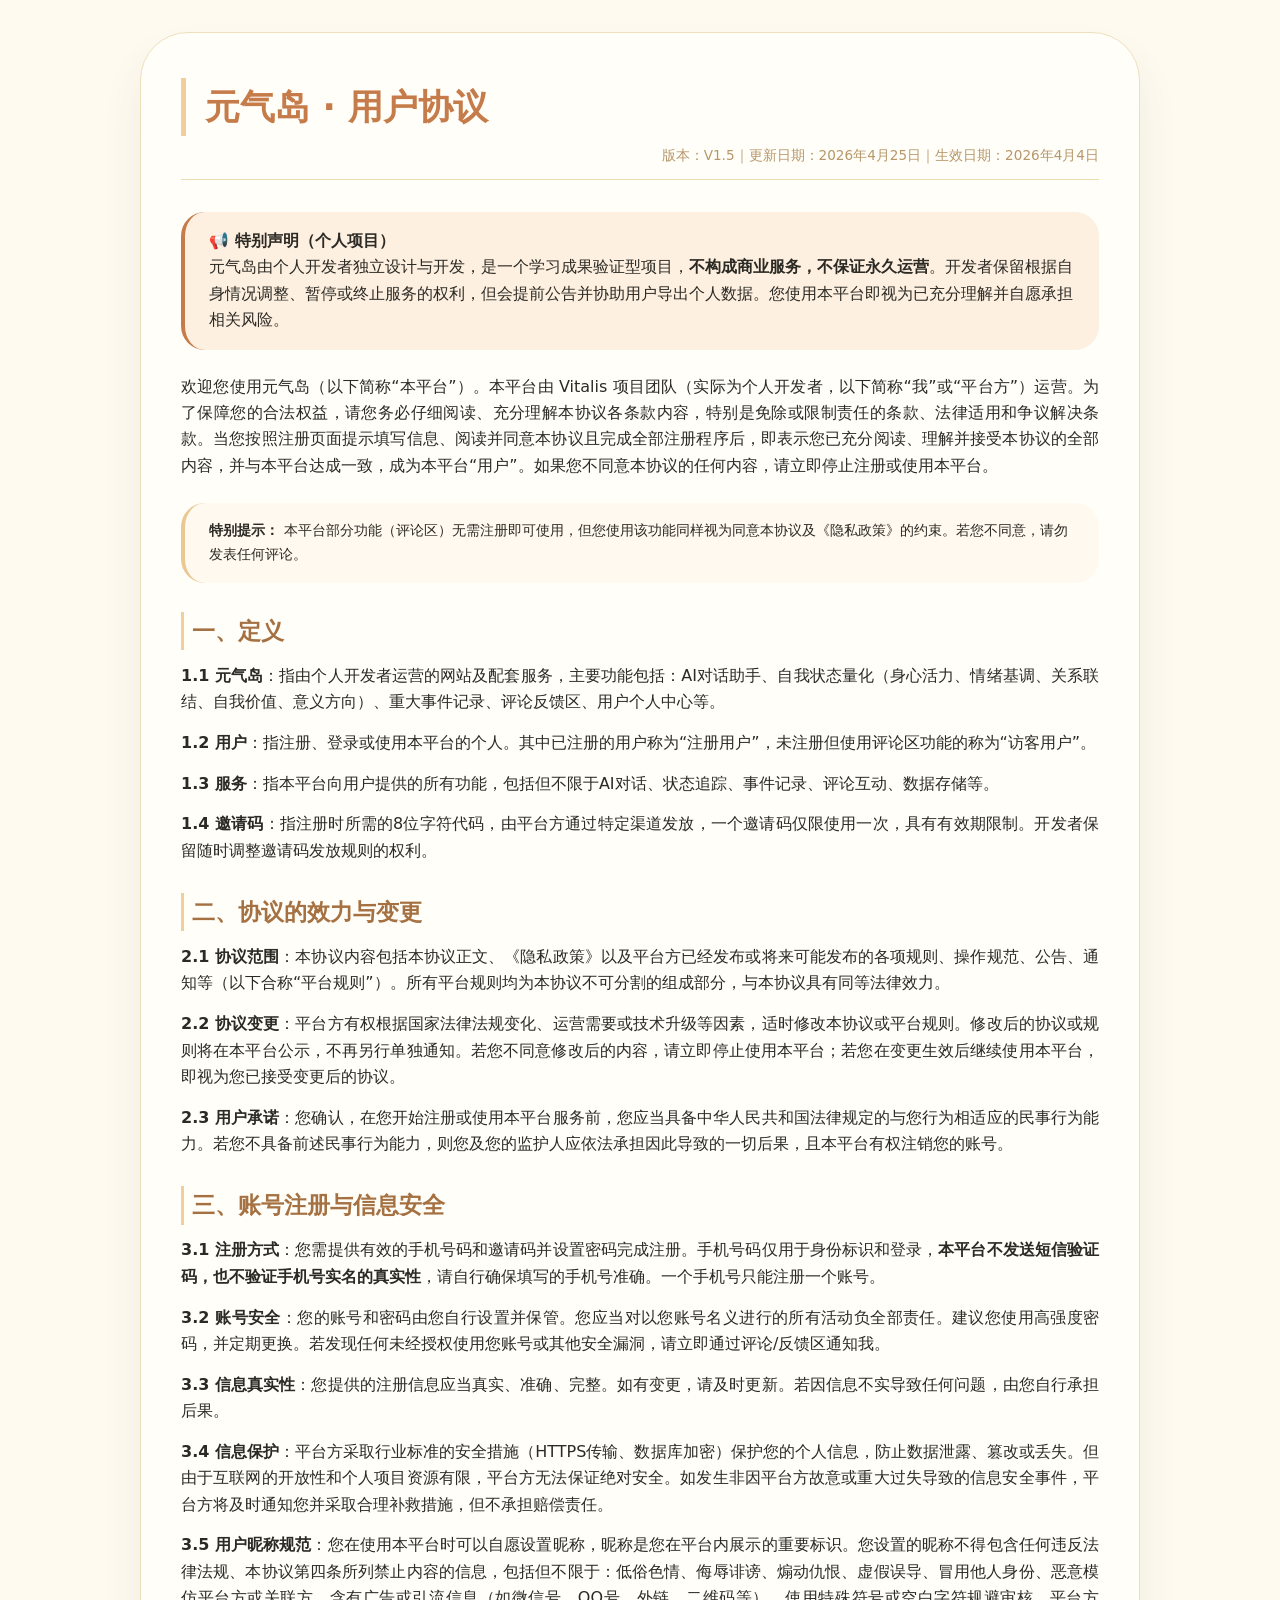
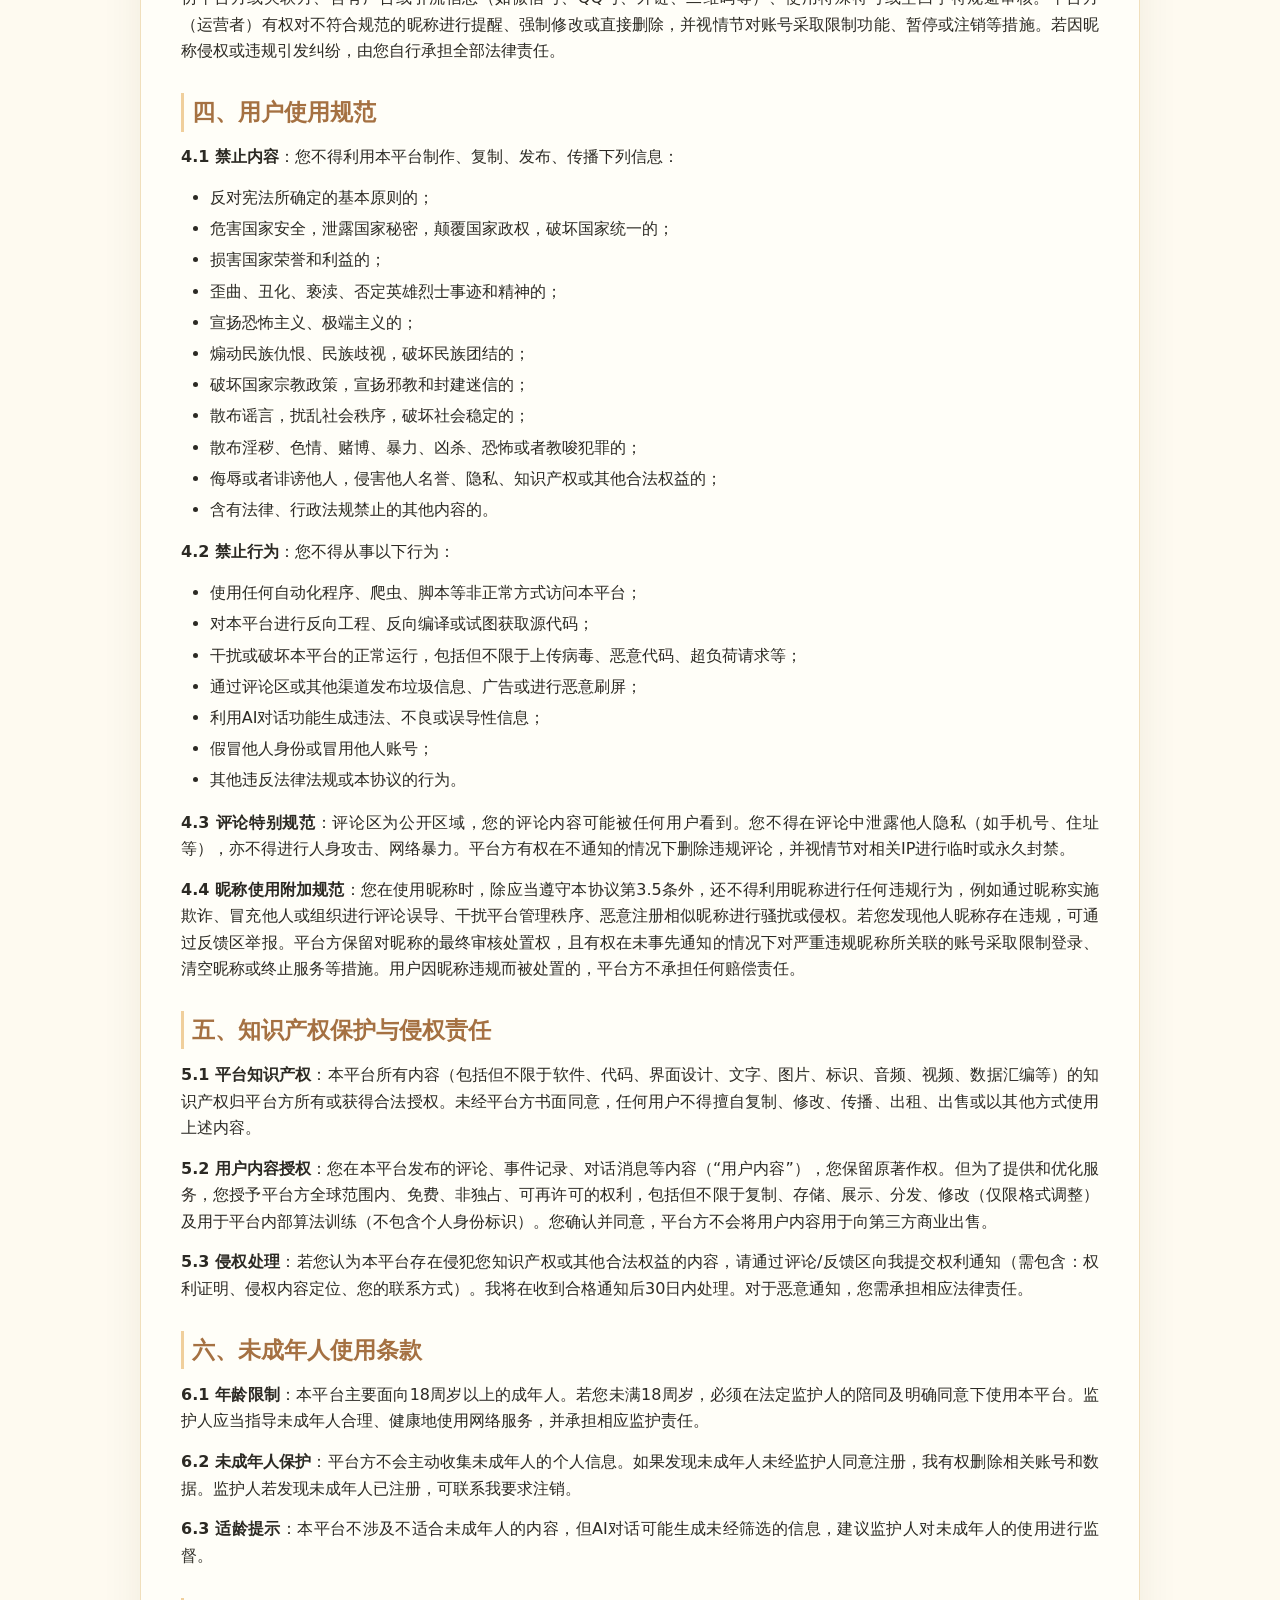
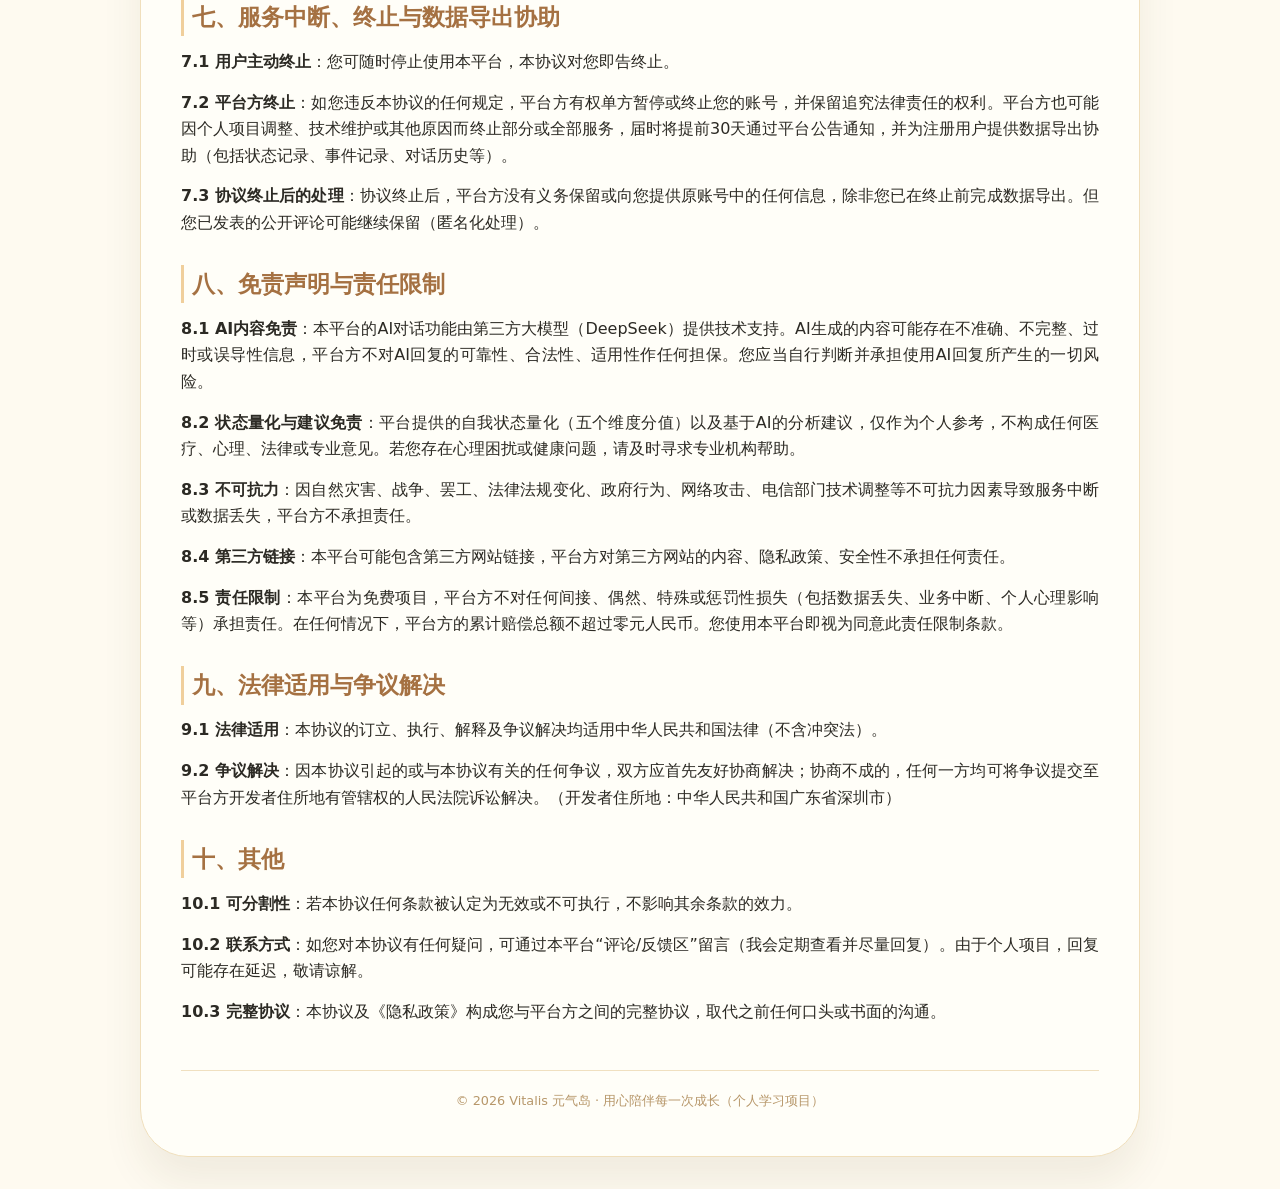
==== HTML/user_agreement.html @ 64d7a7f6 "4.27-Vitalis初始项目备份" ====
<!-- HTML\user_agreement.html -->
<!DOCTYPE html>
<html lang="zh-CN">
<head>
  <meta charset="UTF-8">
  <meta name="viewport" content="width=device-width, initial-scale=1.0">
  <title>用户协议 · 元气岛</title>
  <link rel="shortcut icon" href="/HTML/favicon_webtest.ico" type="image/x-icon">
  <style>
    * {
      margin: 0;
      padding: 0;
      box-sizing: border-box;
    }
    body {
      background: #fefaf0;
      font-family: system-ui, -apple-system, 'Segoe UI', 'Noto Sans', sans-serif;
      line-height: 1.65;
      color: #2c2a24;
      padding: 2rem 1rem;
    }
    .container {
      max-width: 1000px;
      margin: 0 auto;
      background: #fffef8;
      border-radius: 48px;
      padding: 2.8rem 2.5rem;
      box-shadow: 0 25px 40px rgba(80, 60, 30, 0.08);
      border: 1px solid #f0dfbc;
    }
    h1 {
      font-size: 2.2rem;
      color: #c67c4a;
      border-left: 5px solid #f0cf9c;
      padding-left: 1.2rem;
      margin-bottom: 0.5rem;
    }
    .update-date {
      text-align: right;
      color: #b7976a;
      font-size: 0.85rem;
      margin-bottom: 2rem;
      border-bottom: 1px solid #eedcae;
      padding-bottom: 0.8rem;
    }
    h2 {
      font-size: 1.45rem;
      color: #a57142;
      margin: 1.8rem 0 0.8rem 0;
      padding-left: 0.5rem;
      border-left: 3px solid #f0cf9c;
    }
    h3 {
      font-size: 1.2rem;
      color: #b8865a;
      margin: 1.2rem 0 0.5rem 0;
    }
    p {
      margin-bottom: 0.9rem;
      text-align: justify;
    }
    ul, ol {
      margin: 0.6rem 0 1rem 1.8rem;
    }
    li {
      margin: 0.3rem 0;
    }
    .highlight {
      background: #fff2e0;
      padding: 0.2rem 0.4rem;
      border-radius: 12px;
      font-size: 0.9rem;
    }
    .note-box {
      background: #fff9ef;
      border-left: 4px solid #e9c891;
      padding: 1rem 1.5rem;
      border-radius: 24px;
      margin: 1.5rem 0;
      font-size: 0.9rem;
    }
    .personal-note {
      background: #fef0e0;
      border-left: 4px solid #c67c4a;
      padding: 1rem 1.5rem;
      border-radius: 24px;
      margin: 1.5rem 0;
      font-weight: 500;
    }
    footer {
      margin-top: 2.8rem;
      padding-top: 1.2rem;
      text-align: center;
      font-size: 0.8rem;
      color: #b7976a;
      border-top: 1px solid #f0e0c0;
    }
    a {
      color: #c67c4a;
      text-decoration: none;
    }
    a:hover {
      text-decoration: underline;
    }
    @media (max-width: 650px) {
      .container { padding: 1.8rem; }
      h1 { font-size: 1.8rem; }
      h2 { font-size: 1.25rem; }
    }
  </style>
</head>
<body>
<div class="container">
  <h1>元气岛 · 用户协议</h1>
  <div class="update-date">版本：V1.5｜更新日期：2026年4月25日｜生效日期：2026年4月4日</div>

  <div class="personal-note">
    <strong>📢 特别声明（个人项目）</strong><br>
    元气岛由个人开发者独立设计与开发，是一个学习成果验证型项目，<strong>不构成商业服务，不保证永久运营</strong>。开发者保留根据自身情况调整、暂停或终止服务的权利，但会提前公告并协助用户导出个人数据。您使用本平台即视为已充分理解并自愿承担相关风险。
  </div>

  <p>欢迎您使用元气岛（以下简称“本平台”）。本平台由 Vitalis 项目团队（实际为个人开发者，以下简称“我”或“平台方”）运营。为了保障您的合法权益，请您务必仔细阅读、充分理解本协议各条款内容，特别是免除或限制责任的条款、法律适用和争议解决条款。当您按照注册页面提示填写信息、阅读并同意本协议且完成全部注册程序后，即表示您已充分阅读、理解并接受本协议的全部内容，并与本平台达成一致，成为本平台“用户”。如果您不同意本协议的任何内容，请立即停止注册或使用本平台。</p>

  <div class="note-box">
    <strong>特别提示：</strong> 本平台部分功能（评论区）无需注册即可使用，但您使用该功能同样视为同意本协议及《隐私政策》的约束。若您不同意，请勿发表任何评论。
  </div>

  <h2>一、定义</h2>
  <p><strong>1.1 元气岛</strong>：指由个人开发者运营的网站及配套服务，主要功能包括：AI对话助手、自我状态量化（身心活力、情绪基调、关系联结、自我价值、意义方向）、重大事件记录、评论反馈区、用户个人中心等。</p>
  <p><strong>1.2 用户</strong>：指注册、登录或使用本平台的个人。其中已注册的用户称为“注册用户”，未注册但使用评论区功能的称为“访客用户”。</p>
  <p><strong>1.3 服务</strong>：指本平台向用户提供的所有功能，包括但不限于AI对话、状态追踪、事件记录、评论互动、数据存储等。</p>
  <p><strong>1.4 邀请码</strong>：指注册时所需的8位字符代码，由平台方通过特定渠道发放，一个邀请码仅限使用一次，具有有效期限制。开发者保留随时调整邀请码发放规则的权利。</p>

  <h2>二、协议的效力与变更</h2>
  <p><strong>2.1 协议范围</strong>：本协议内容包括本协议正文、《隐私政策》以及平台方已经发布或将来可能发布的各项规则、操作规范、公告、通知等（以下合称“平台规则”）。所有平台规则均为本协议不可分割的组成部分，与本协议具有同等法律效力。</p>
  <p><strong>2.2 协议变更</strong>：平台方有权根据国家法律法规变化、运营需要或技术升级等因素，适时修改本协议或平台规则。修改后的协议或规则将在本平台公示，不再另行单独通知。若您不同意修改后的内容，请立即停止使用本平台；若您在变更生效后继续使用本平台，即视为您已接受变更后的协议。</p>
  <p><strong>2.3 用户承诺</strong>：您确认，在您开始注册或使用本平台服务前，您应当具备中华人民共和国法律规定的与您行为相适应的民事行为能力。若您不具备前述民事行为能力，则您及您的监护人应依法承担因此导致的一切后果，且本平台有权注销您的账号。</p>

  <h2>三、账号注册与信息安全</h2>
  <p><strong>3.1 注册方式</strong>：您需提供有效的手机号码和邀请码并设置密码完成注册。手机号码仅用于身份标识和登录，<strong>本平台不发送短信验证码，也不验证手机号实名的真实性</strong>，请自行确保填写的手机号准确。一个手机号只能注册一个账号。</p>
  <p><strong>3.2 账号安全</strong>：您的账号和密码由您自行设置并保管。您应当对以您账号名义进行的所有活动负全部责任。建议您使用高强度密码，并定期更换。若发现任何未经授权使用您账号或其他安全漏洞，请立即通过评论/反馈区通知我。</p>
  <p><strong>3.3 信息真实性</strong>：您提供的注册信息应当真实、准确、完整。如有变更，请及时更新。若因信息不实导致任何问题，由您自行承担后果。</p>
  <p><strong>3.4 信息保护</strong>：平台方采取行业标准的安全措施（HTTPS传输、数据库加密）保护您的个人信息，防止数据泄露、篡改或丢失。但由于互联网的开放性和个人项目资源有限，平台方无法保证绝对安全。如发生非因平台方故意或重大过失导致的信息安全事件，平台方将及时通知您并采取合理补救措施，但不承担赔偿责任。</p>
  <p><strong>3.5 用户昵称规范</strong>：您在使用本平台时可以自愿设置昵称，昵称是您在平台内展示的重要标识。您设置的昵称不得包含任何违反法律法规、本协议第四条所列禁止内容的信息，包括但不限于：低俗色情、侮辱诽谤、煽动仇恨、虚假误导、冒用他人身份、恶意模仿平台方或关联方、含有广告或引流信息（如微信号、QQ号、外链、二维码等）、使用特殊符号或空白字符规避审核。平台方（运营者）有权对不符合规范的昵称进行提醒、强制修改或直接删除，并视情节对账号采取限制功能、暂停或注销等措施。若因昵称侵权或违规引发纠纷，由您自行承担全部法律责任。</p>

  <h2>四、用户使用规范</h2>
  <p><strong>4.1 禁止内容</strong>：您不得利用本平台制作、复制、发布、传播下列信息：</p>
  <ul>
    <li>反对宪法所确定的基本原则的；</li>
    <li>危害国家安全，泄露国家秘密，颠覆国家政权，破坏国家统一的；</li>
    <li>损害国家荣誉和利益的；</li>
    <li>歪曲、丑化、亵渎、否定英雄烈士事迹和精神的；</li>
    <li>宣扬恐怖主义、极端主义的；</li>
    <li>煽动民族仇恨、民族歧视，破坏民族团结的；</li>
    <li>破坏国家宗教政策，宣扬邪教和封建迷信的；</li>
    <li>散布谣言，扰乱社会秩序，破坏社会稳定的；</li>
    <li>散布淫秽、色情、赌博、暴力、凶杀、恐怖或者教唆犯罪的；</li>
    <li>侮辱或者诽谤他人，侵害他人名誉、隐私、知识产权或其他合法权益的；</li>
    <li>含有法律、行政法规禁止的其他内容的。</li>
  </ul>
  <p><strong>4.2 禁止行为</strong>：您不得从事以下行为：</p>
  <ul>
    <li>使用任何自动化程序、爬虫、脚本等非正常方式访问本平台；</li>
    <li>对本平台进行反向工程、反向编译或试图获取源代码；</li>
    <li>干扰或破坏本平台的正常运行，包括但不限于上传病毒、恶意代码、超负荷请求等；</li>
    <li>通过评论区或其他渠道发布垃圾信息、广告或进行恶意刷屏；</li>
    <li>利用AI对话功能生成违法、不良或误导性信息；</li>
    <li>假冒他人身份或冒用他人账号；</li>
    <li>其他违反法律法规或本协议的行为。</li>
  </ul>
  <p><strong>4.3 评论特别规范</strong>：评论区为公开区域，您的评论内容可能被任何用户看到。您不得在评论中泄露他人隐私（如手机号、住址等），亦不得进行人身攻击、网络暴力。平台方有权在不通知的情况下删除违规评论，并视情节对相关IP进行临时或永久封禁。</p>
  <p><strong>4.4 昵称使用附加规范</strong>：您在使用昵称时，除应当遵守本协议第3.5条外，还不得利用昵称进行任何违规行为，例如通过昵称实施欺诈、冒充他人或组织进行评论误导、干扰平台管理秩序、恶意注册相似昵称进行骚扰或侵权。若您发现他人昵称存在违规，可通过反馈区举报。平台方保留对昵称的最终审核处置权，且有权在未事先通知的情况下对严重违规昵称所关联的账号采取限制登录、清空昵称或终止服务等措施。用户因昵称违规而被处置的，平台方不承担任何赔偿责任。</p>

  <h2>五、知识产权保护与侵权责任</h2>
  <p><strong>5.1 平台知识产权</strong>：本平台所有内容（包括但不限于软件、代码、界面设计、文字、图片、标识、音频、视频、数据汇编等）的知识产权归平台方所有或获得合法授权。未经平台方书面同意，任何用户不得擅自复制、修改、传播、出租、出售或以其他方式使用上述内容。</p>
  <p><strong>5.2 用户内容授权</strong>：您在本平台发布的评论、事件记录、对话消息等内容（“用户内容”），您保留原著作权。但为了提供和优化服务，您授予平台方全球范围内、免费、非独占、可再许可的权利，包括但不限于复制、存储、展示、分发、修改（仅限格式调整）及用于平台内部算法训练（不包含个人身份标识）。您确认并同意，平台方不会将用户内容用于向第三方商业出售。</p>
  <p><strong>5.3 侵权处理</strong>：若您认为本平台存在侵犯您知识产权或其他合法权益的内容，请通过评论/反馈区向我提交权利通知（需包含：权利证明、侵权内容定位、您的联系方式）。我将在收到合格通知后30日内处理。对于恶意通知，您需承担相应法律责任。</p>

  <h2>六、未成年人使用条款</h2>
  <p><strong>6.1 年龄限制</strong>：本平台主要面向18周岁以上的成年人。若您未满18周岁，必须在法定监护人的陪同及明确同意下使用本平台。监护人应当指导未成年人合理、健康地使用网络服务，并承担相应监护责任。</p>
  <p><strong>6.2 未成年人保护</strong>：平台方不会主动收集未成年人的个人信息。如果发现未成年人未经监护人同意注册，我有权删除相关账号和数据。监护人若发现未成年人已注册，可联系我要求注销。</p>
  <p><strong>6.3 适龄提示</strong>：本平台不涉及不适合未成年人的内容，但AI对话可能生成未经筛选的信息，建议监护人对未成年人的使用进行监督。</p>

  <h2>七、服务中断、终止与数据导出协助</h2>
  <p><strong>7.1 用户主动终止</strong>：您可随时停止使用本平台，本协议对您即告终止。</p>
  <p><strong>7.2 平台方终止</strong>：如您违反本协议的任何规定，平台方有权单方暂停或终止您的账号，并保留追究法律责任的权利。平台方也可能因个人项目调整、技术维护或其他原因而终止部分或全部服务，届时将提前30天通过平台公告通知，并为注册用户提供数据导出协助（包括状态记录、事件记录、对话历史等）。</p>
  <p><strong>7.3 协议终止后的处理</strong>：协议终止后，平台方没有义务保留或向您提供原账号中的任何信息，除非您已在终止前完成数据导出。但您已发表的公开评论可能继续保留（匿名化处理）。</p>

  <h2>八、免责声明与责任限制</h2>
  <p><strong>8.1 AI内容免责</strong>：本平台的AI对话功能由第三方大模型（DeepSeek）提供技术支持。AI生成的内容可能存在不准确、不完整、过时或误导性信息，平台方不对AI回复的可靠性、合法性、适用性作任何担保。您应当自行判断并承担使用AI回复所产生的一切风险。</p>
  <p><strong>8.2 状态量化与建议免责</strong>：平台提供的自我状态量化（五个维度分值）以及基于AI的分析建议，仅作为个人参考，不构成任何医疗、心理、法律或专业意见。若您存在心理困扰或健康问题，请及时寻求专业机构帮助。</p>
  <p><strong>8.3 不可抗力</strong>：因自然灾害、战争、罢工、法律法规变化、政府行为、网络攻击、电信部门技术调整等不可抗力因素导致服务中断或数据丢失，平台方不承担责任。</p>
  <p><strong>8.4 第三方链接</strong>：本平台可能包含第三方网站链接，平台方对第三方网站的内容、隐私政策、安全性不承担任何责任。</p>
  <p><strong>8.5 责任限制</strong>：本平台为免费项目，平台方不对任何间接、偶然、特殊或惩罚性损失（包括数据丢失、业务中断、个人心理影响等）承担责任。在任何情况下，平台方的累计赔偿总额不超过零元人民币。您使用本平台即视为同意此责任限制条款。</p>

  <h2>九、法律适用与争议解决</h2>
  <p><strong>9.1 法律适用</strong>：本协议的订立、执行、解释及争议解决均适用中华人民共和国法律（不含冲突法）。</p>
  <p><strong>9.2 争议解决</strong>：因本协议引起的或与本协议有关的任何争议，双方应首先友好协商解决；协商不成的，任何一方均可将争议提交至平台方开发者住所地有管辖权的人民法院诉讼解决。（开发者住所地：中华人民共和国广东省深圳市）</p>

  <h2>十、其他</h2>
  <p><strong>10.1 可分割性</strong>：若本协议任何条款被认定为无效或不可执行，不影响其余条款的效力。</p>
  <p><strong>10.2 联系方式</strong>：如您对本协议有任何疑问，可通过本平台“评论/反馈区”留言（我会定期查看并尽量回复）。由于个人项目，回复可能存在延迟，敬请谅解。</p>
  <p><strong>10.3 完整协议</strong>：本协议及《隐私政策》构成您与平台方之间的完整协议，取代之前任何口头或书面的沟通。</p>

  <footer>© 2026 Vitalis 元气岛 · 用心陪伴每一次成长（个人学习项目）</footer>
</div>
</body>
</html>
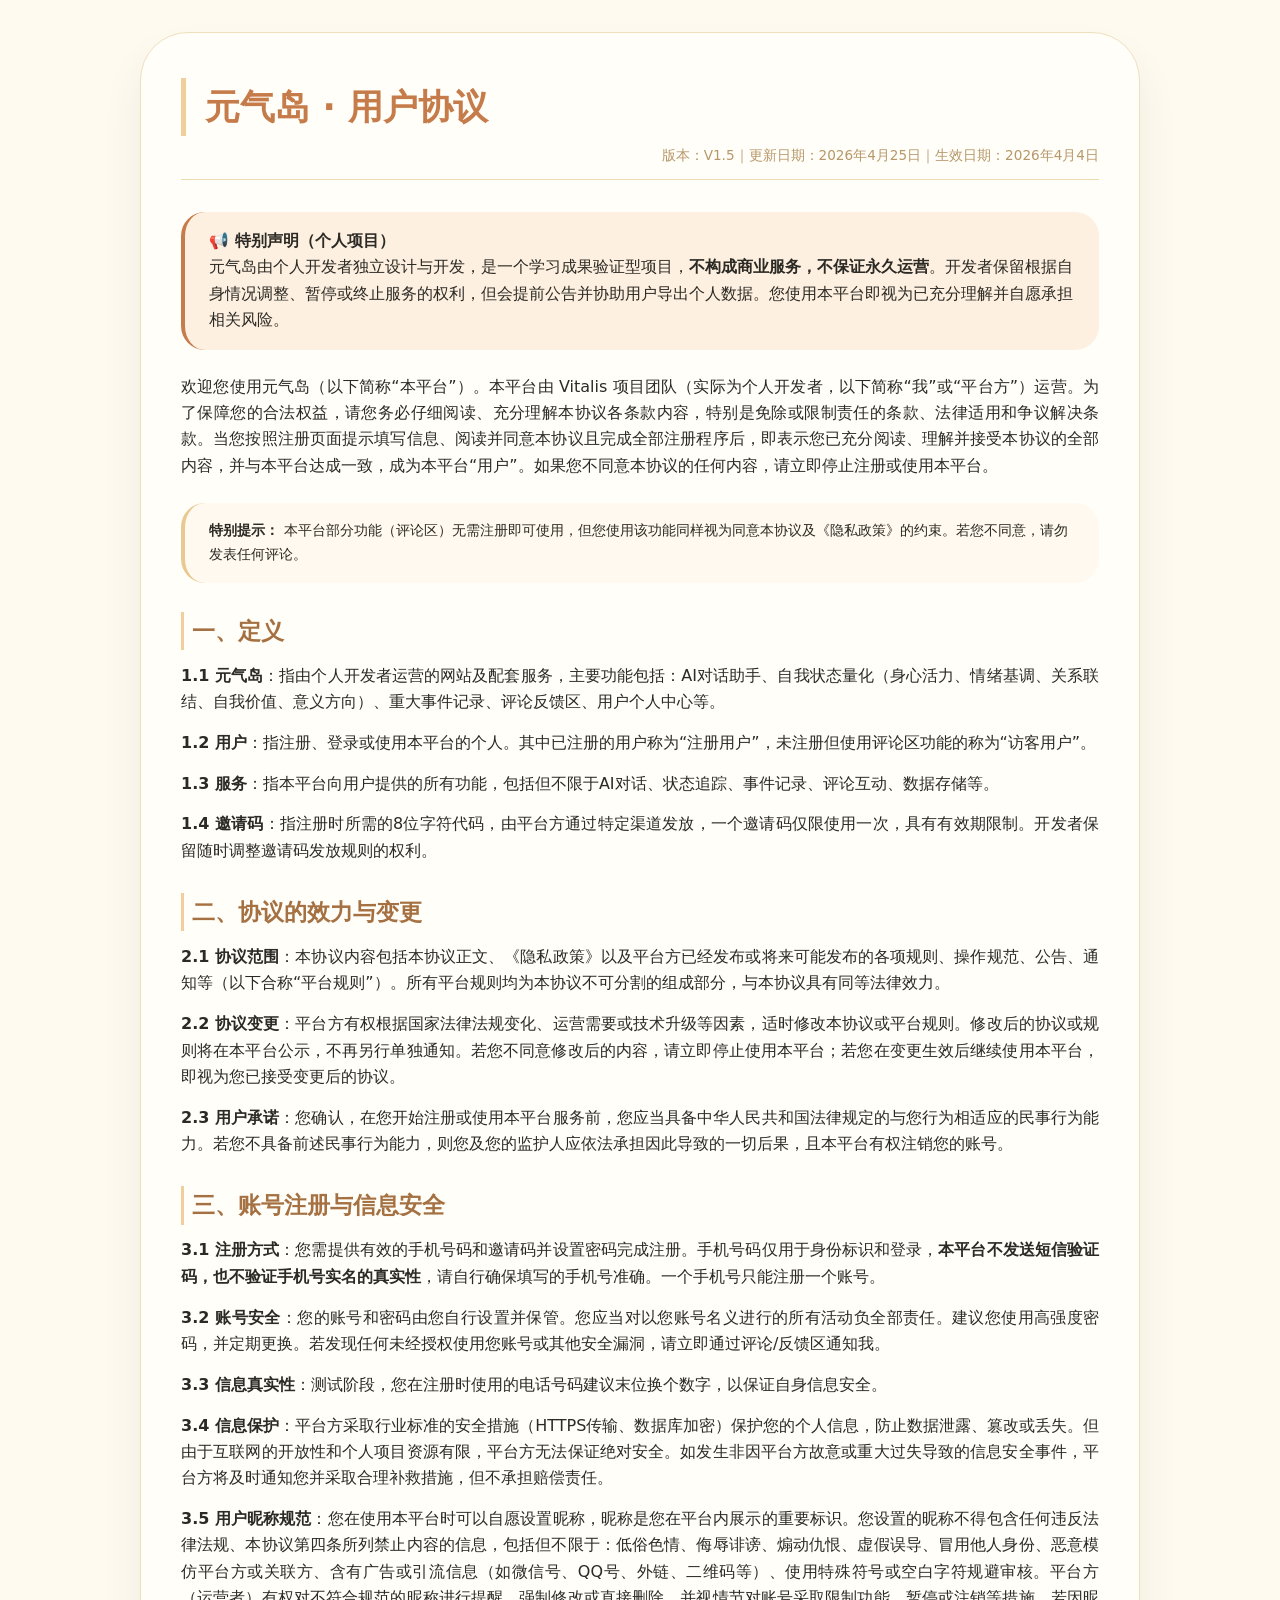
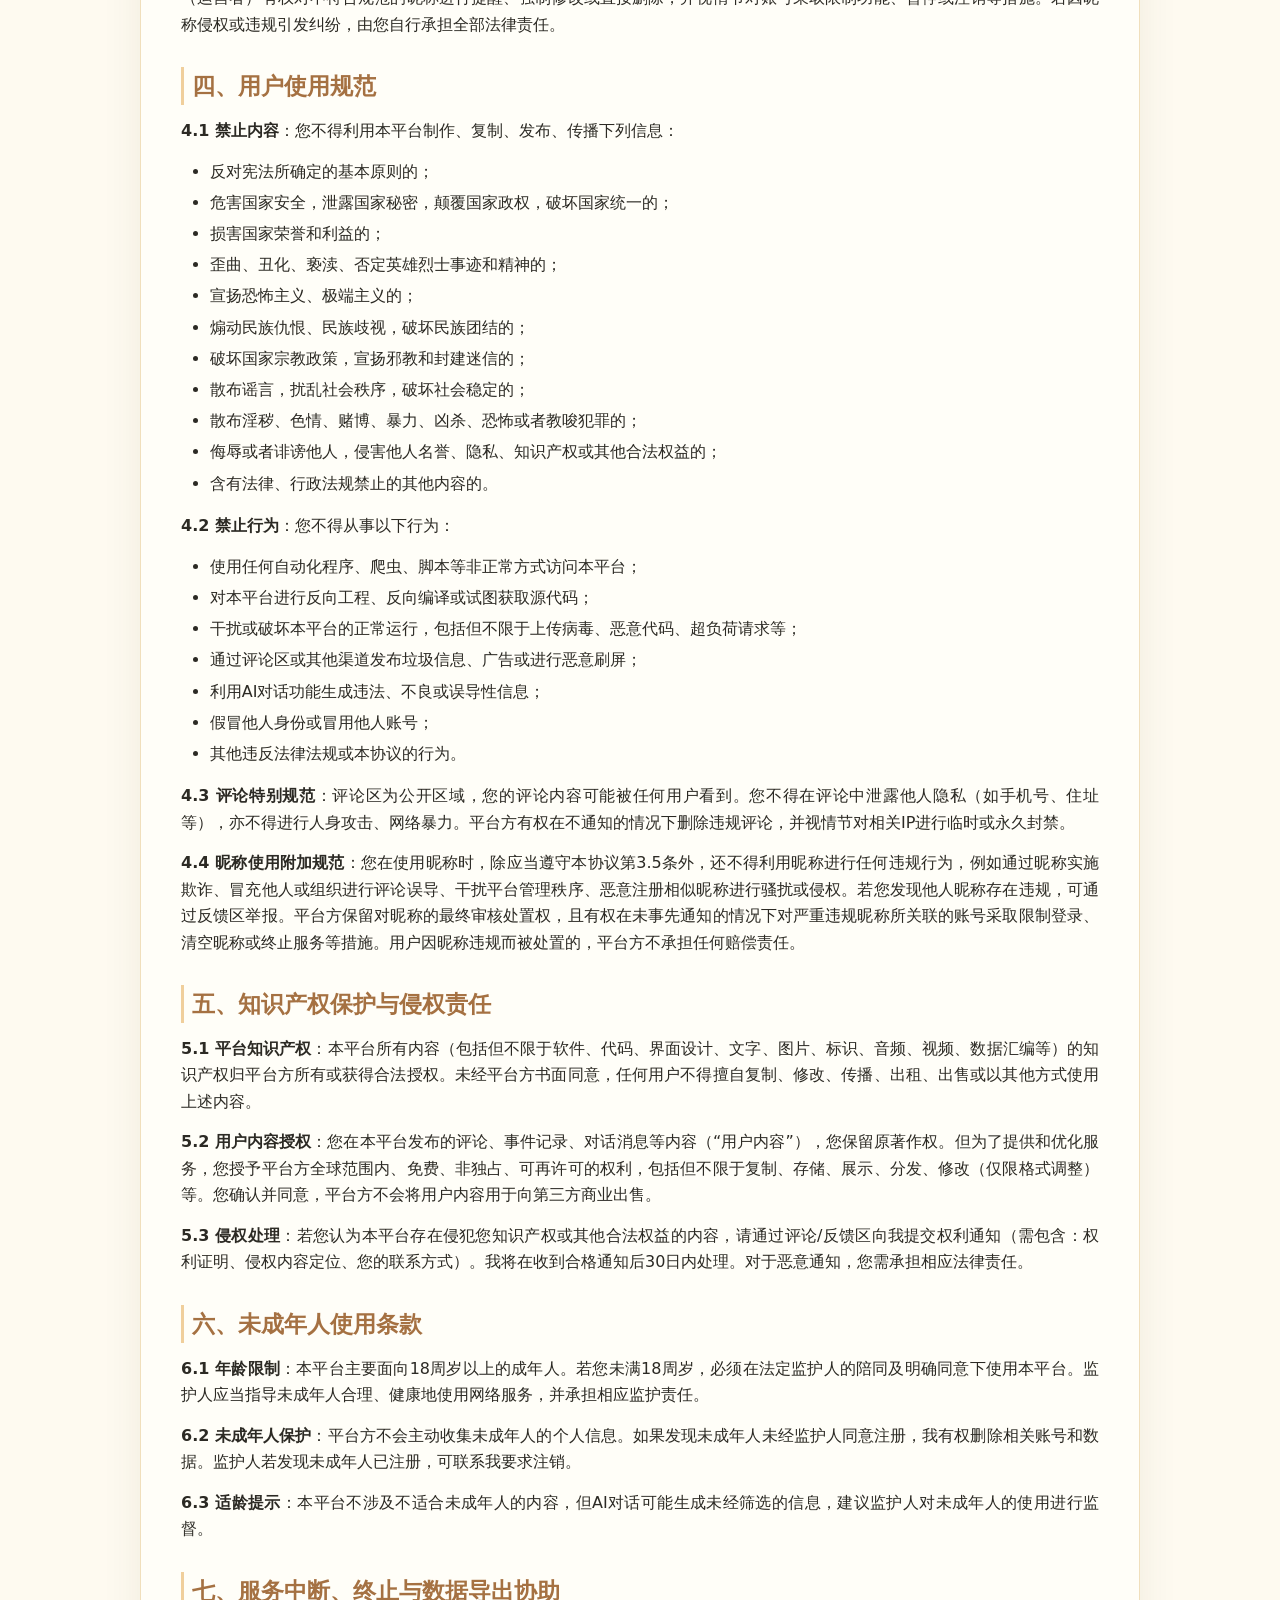
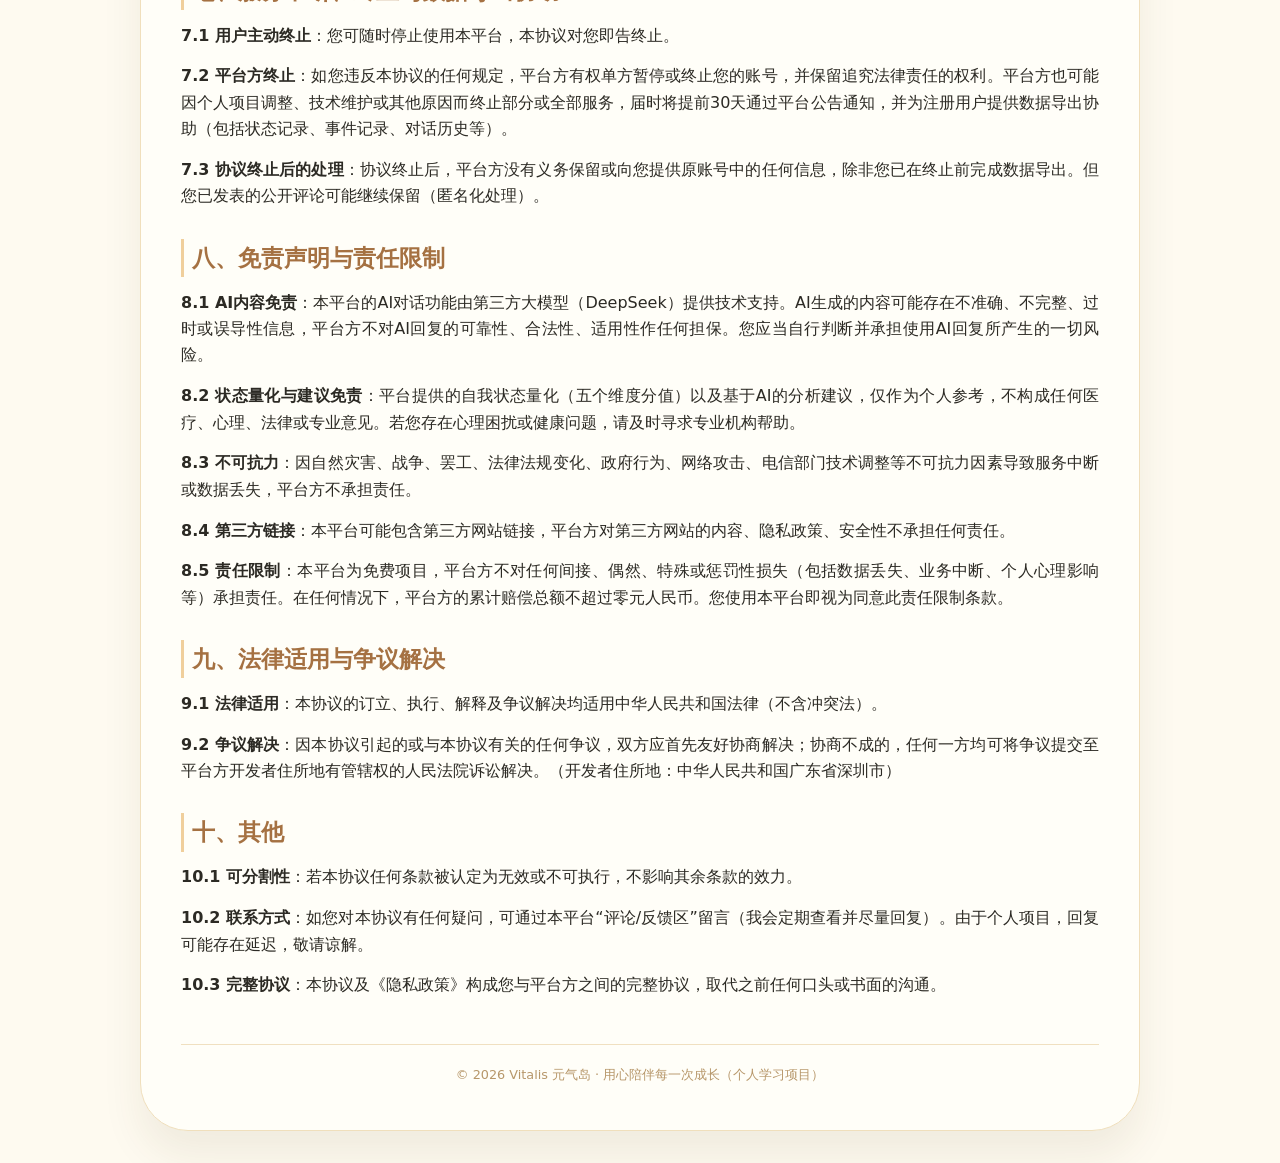
==== commit a1391cfa: "5.18 v1.0.1" ====
--- a/HTML/user_agreement.html
+++ b/HTML/user_agreement.html
@@ -139,7 +139,7 @@
   <h2>三、账号注册与信息安全</h2>
   <p><strong>3.1 注册方式</strong>：您需提供有效的手机号码和邀请码并设置密码完成注册。手机号码仅用于身份标识和登录，<strong>本平台不发送短信验证码，也不验证手机号实名的真实性</strong>，请自行确保填写的手机号准确。一个手机号只能注册一个账号。</p>
   <p><strong>3.2 账号安全</strong>：您的账号和密码由您自行设置并保管。您应当对以您账号名义进行的所有活动负全部责任。建议您使用高强度密码，并定期更换。若发现任何未经授权使用您账号或其他安全漏洞，请立即通过评论/反馈区通知我。</p>
-  <p><strong>3.3 信息真实性</strong>：您提供的注册信息应当真实、准确、完整。如有变更，请及时更新。若因信息不实导致任何问题，由您自行承担后果。</p>
+  <p><strong>3.3 信息真实性</strong>：测试阶段，您在注册时使用的电话号码建议末位换个数字，以保证自身信息安全。</p>
   <p><strong>3.4 信息保护</strong>：平台方采取行业标准的安全措施（HTTPS传输、数据库加密）保护您的个人信息，防止数据泄露、篡改或丢失。但由于互联网的开放性和个人项目资源有限，平台方无法保证绝对安全。如发生非因平台方故意或重大过失导致的信息安全事件，平台方将及时通知您并采取合理补救措施，但不承担赔偿责任。</p>
   <p><strong>3.5 用户昵称规范</strong>：您在使用本平台时可以自愿设置昵称，昵称是您在平台内展示的重要标识。您设置的昵称不得包含任何违反法律法规、本协议第四条所列禁止内容的信息，包括但不限于：低俗色情、侮辱诽谤、煽动仇恨、虚假误导、冒用他人身份、恶意模仿平台方或关联方、含有广告或引流信息（如微信号、QQ号、外链、二维码等）、使用特殊符号或空白字符规避审核。平台方（运营者）有权对不符合规范的昵称进行提醒、强制修改或直接删除，并视情节对账号采取限制功能、暂停或注销等措施。若因昵称侵权或违规引发纠纷，由您自行承担全部法律责任。</p>
 
@@ -173,7 +173,7 @@
 
   <h2>五、知识产权保护与侵权责任</h2>
   <p><strong>5.1 平台知识产权</strong>：本平台所有内容（包括但不限于软件、代码、界面设计、文字、图片、标识、音频、视频、数据汇编等）的知识产权归平台方所有或获得合法授权。未经平台方书面同意，任何用户不得擅自复制、修改、传播、出租、出售或以其他方式使用上述内容。</p>
-  <p><strong>5.2 用户内容授权</strong>：您在本平台发布的评论、事件记录、对话消息等内容（“用户内容”），您保留原著作权。但为了提供和优化服务，您授予平台方全球范围内、免费、非独占、可再许可的权利，包括但不限于复制、存储、展示、分发、修改（仅限格式调整）及用于平台内部算法训练（不包含个人身份标识）。您确认并同意，平台方不会将用户内容用于向第三方商业出售。</p>
+  <p><strong>5.2 用户内容授权</strong>：您在本平台发布的评论、事件记录、对话消息等内容（“用户内容”），您保留原著作权。但为了提供和优化服务，您授予平台方全球范围内、免费、非独占、可再许可的权利，包括但不限于复制、存储、展示、分发、修改（仅限格式调整）等。您确认并同意，平台方不会将用户内容用于向第三方商业出售。</p>
   <p><strong>5.3 侵权处理</strong>：若您认为本平台存在侵犯您知识产权或其他合法权益的内容，请通过评论/反馈区向我提交权利通知（需包含：权利证明、侵权内容定位、您的联系方式）。我将在收到合格通知后30日内处理。对于恶意通知，您需承担相应法律责任。</p>
 
   <h2>六、未成年人使用条款</h2>
